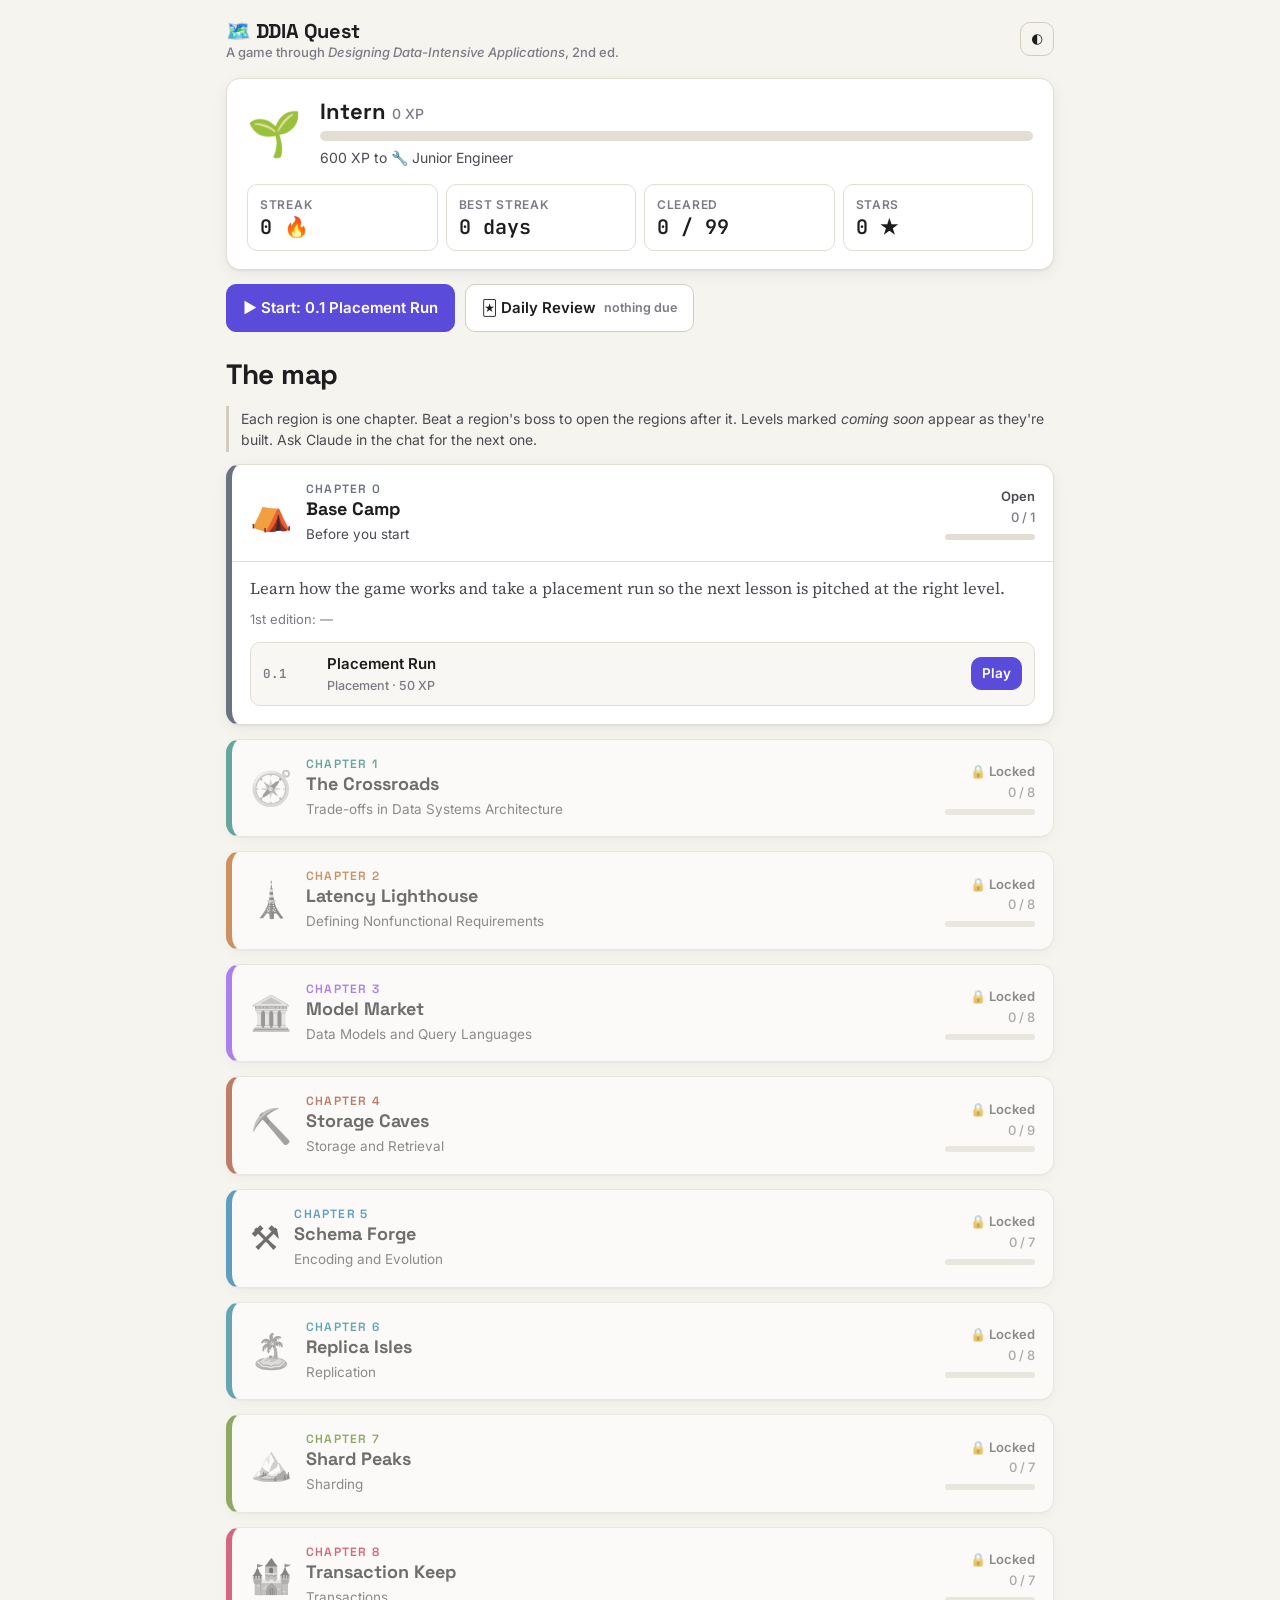
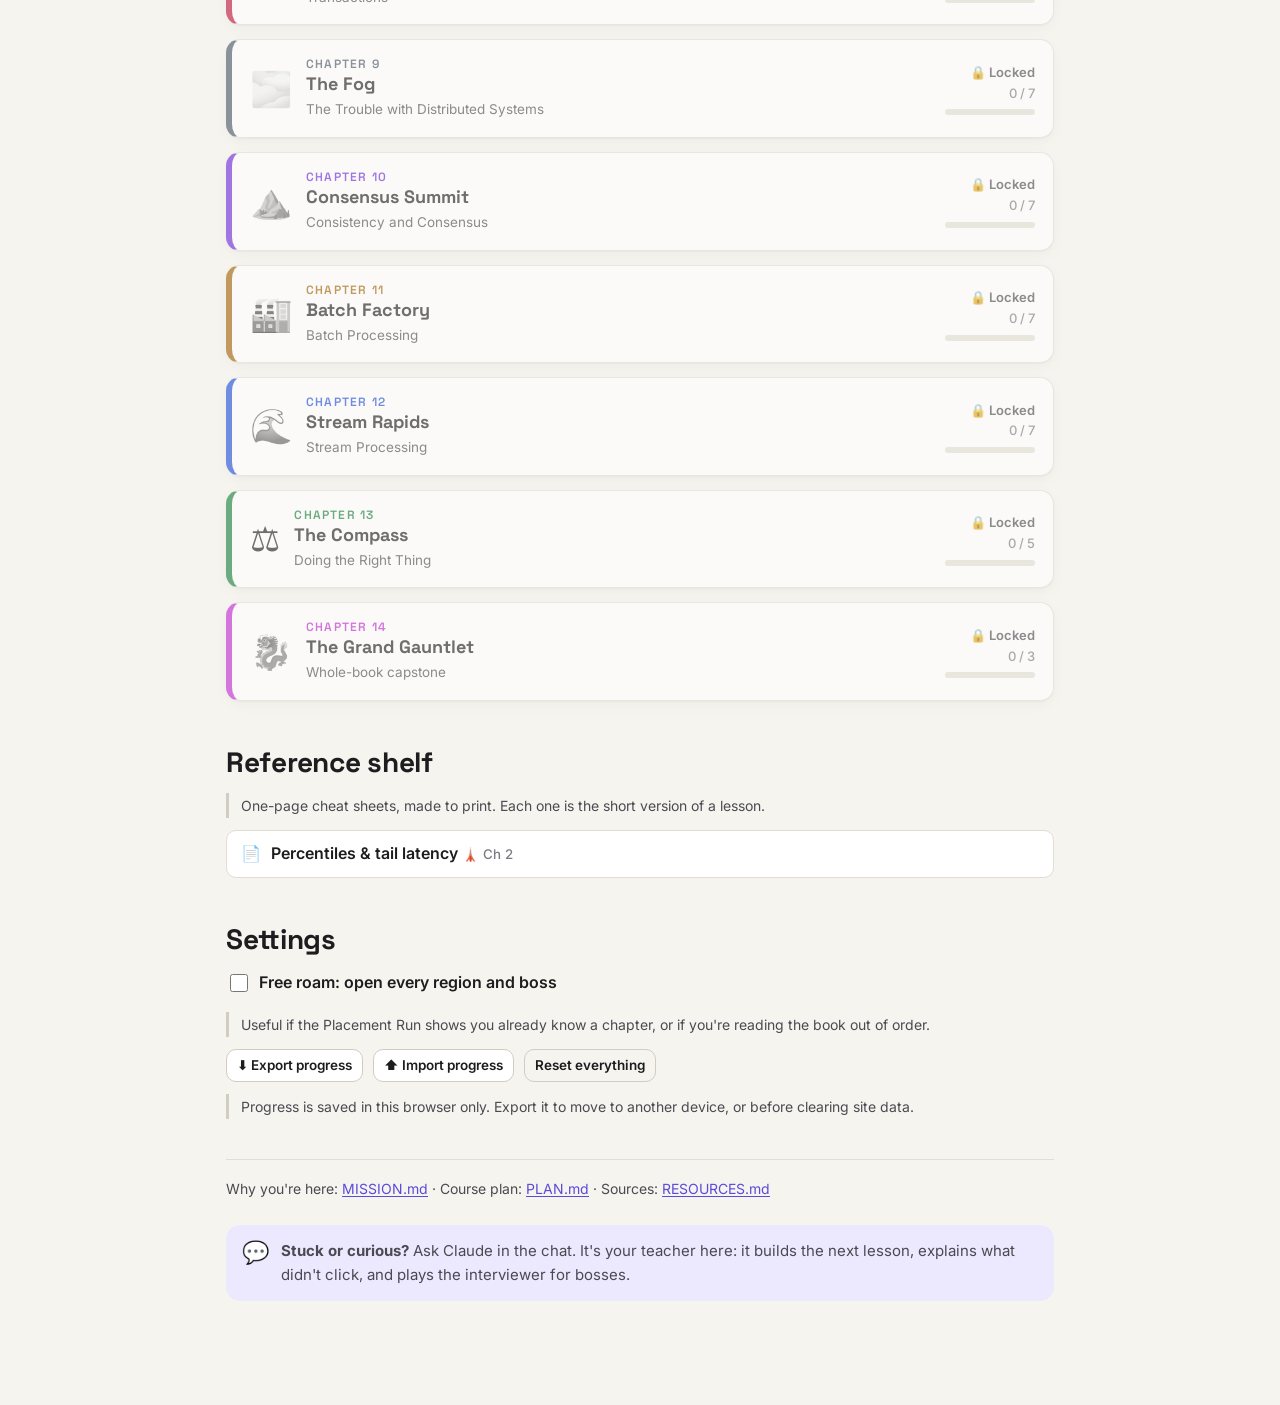
==== index.html @ 7073c0e7 "Build the playable foundation: map, review deck, placement run, lesson 2.3 - index.html: world map w" ====
<!doctype html>
<html lang="en">
<head>
<meta charset="utf-8">
<meta name="viewport" content="width=device-width, initial-scale=1">
<title>DDIA Quest</title>
<link rel="stylesheet" href="assets/game.css">
<style>
  .m-top { display: flex; align-items: center; gap: 12px; padding: 18px 0 6px; }
  .m-logo { font: 700 20px var(--font-display); letter-spacing: -.01em; flex: 1; }
  .m-logo small { display: block; font: 500 13px var(--font-body); color: var(--ink-3); letter-spacing: 0; }

  .m-player { display: grid; grid-template-columns: auto 1fr; gap: 6px 18px; align-items: center; background: var(--surface); border: 1px solid var(--line); border-radius: var(--radius); padding: 18px 20px; box-shadow: var(--shadow); margin: 12px 0 14px; }
  .m-rank-icon { font-size: 44px; line-height: 1; grid-row: span 2; }
  .m-rank-name { font: 700 22px var(--font-display); }
  .m-rank-name small { font: 500 14px var(--font-body); color: var(--ink-3); margin-left: 6px; }
  .m-stats { grid-column: 1 / -1; display: grid; grid-template-columns: repeat(auto-fit, minmax(110px, 1fr)); gap: 8px; margin-top: 10px; }
  .m-stats .q-metric .v { font-size: 20px; }

  .m-actions { display: flex; flex-wrap: wrap; gap: 10px; margin: 0 0 26px; }
  .m-actions .q-btn { min-height: 48px; }
  .m-badge { background: var(--bad); color: #fff; border-radius: 999px; font-size: 12px; padding: 1px 8px; }

  .m-trail { position: relative; display: grid; gap: 14px; }
  .m-region { background: var(--surface); border: 1px solid var(--line); border-radius: var(--radius); box-shadow: var(--shadow); overflow: hidden; border-left: 6px solid var(--rc); }
  .m-region > summary { list-style: none; cursor: pointer; display: grid; grid-template-columns: auto 1fr auto; gap: 4px 14px; align-items: center; padding: 16px 18px; }
  .m-region > summary::-webkit-details-marker { display: none; }
  .m-region .m-icon { font-size: 34px; line-height: 1; grid-row: span 2; }
  .m-region .m-name { font: 700 18px var(--font-display); }
  .m-region .m-name small { font: 600 12px var(--font-display); letter-spacing: .1em; text-transform: uppercase; color: var(--rc); display: block; }
  .m-region .m-book { font-size: 13.5px; color: var(--ink-2); grid-column: 2; }
  .m-region .m-status { grid-row: span 2; text-align: right; font-size: 13px; font-weight: 600; color: var(--ink-2); white-space: nowrap; }
  .m-region .m-bar { height: 6px; width: 90px; border-radius: 999px; background: var(--line); overflow: hidden; margin-top: 6px; margin-left: auto; }
  .m-region .m-bar i { display: block; height: 100%; background: var(--rc); }
  .m-region.locked { opacity: .62; }
  .m-region.locked .m-icon { filter: grayscale(1); }
  .m-region[open] > summary { border-bottom: 1px solid var(--line); }
  .m-body { padding: 14px 18px 18px; }
  .m-blurb { font-family: var(--font-prose); font-size: 16.5px; color: var(--ink-2); margin: 0 0 6px; }
  .m-ed1 { font-size: 13px; color: var(--ink-3); margin: 0 0 12px; }
  .m-pl { display: inline-block; font: 600 11.5px var(--font-display); letter-spacing: .05em; text-transform: uppercase; padding: 2px 8px; border-radius: 999px; margin-left: 6px; vertical-align: middle; }
  .m-pl.known { background: var(--good-soft); color: var(--good); }
  .m-pl.mixed { background: var(--warn-soft); color: var(--warn); }
  .m-pl.new { background: var(--bad-soft); color: var(--bad); }

  .m-levels { list-style: none; margin: 0; padding: 0; display: grid; gap: 6px; }
  .m-level { border: 1px solid var(--line); border-radius: 10px; background: var(--surface-2); }
  .m-level > details > summary { list-style: none; cursor: pointer; display: flex; align-items: center; gap: 10px; padding: 9px 12px; }
  .m-level > details > summary::-webkit-details-marker { display: none; }
  .m-level .m-lid { font: 600 12.5px var(--font-mono); color: var(--ink-3); width: 54px; flex: none; }
  .m-level .m-lt { flex: 1; font-weight: 600; font-size: 15px; min-width: 0; }
  .m-level .m-lt small { display: block; font-weight: 500; font-size: 12.5px; color: var(--ink-3); }
  .m-level .m-stars { font-size: 13px; letter-spacing: 1px; white-space: nowrap; }
  .m-level .m-tag { font-size: 12px; color: var(--ink-3); white-space: nowrap; }
  .m-level.boss { border-color: color-mix(in srgb, var(--bad) 40%, var(--line)); }
  .m-level.quest { border-color: color-mix(in srgb, var(--good) 40%, var(--line)); }
  .m-level.done { background: var(--good-soft); border-color: transparent; }
  .m-detail { padding: 0 12px 12px 76px; font-size: 14.5px; color: var(--ink-2); }
  .m-detail p { margin: 4px 0; }
  .m-detail b { color: var(--ink); }

  .m-settings { margin-top: 36px; }
  .m-settings .q-row { margin-top: 8px; }
  .m-switch { display: inline-flex; gap: 8px; align-items: center; font-weight: 600; cursor: pointer; }
  .m-switch input { width: 18px; height: 18px; accent-color: var(--accent); }
  .m-shelf { display: grid; gap: 8px; }
  .m-shelf a { display: flex; gap: 10px; align-items: center; padding: 10px 14px; border: 1px solid var(--line); border-radius: 10px; background: var(--surface); text-decoration: none; color: var(--ink); font-weight: 600; }
  .m-shelf a small { color: var(--ink-3); font-weight: 500; }

  @media (max-width: 560px) {
    .m-region > summary { grid-template-columns: auto 1fr; }
    .m-region .m-status { grid-row: auto; grid-column: 2; text-align: left; }
    .m-region .m-bar { margin-left: 0; }
    .m-detail { padding-left: 12px; }
    .m-level .m-lid { width: 42px; }
  }
</style>
</head>
<body>
<main class="q-wide" style="max-width:860px">
  <div class="m-top">
    <div class="m-logo">🗺️ DDIA Quest<small>A game through <em>Designing Data-Intensive Applications</em>, 2nd ed.</small></div>
    <button class="q-btn ghost small" id="theme" aria-label="Toggle light / dark">◐</button>
  </div>

  <section class="m-player" id="player" aria-live="polite"></section>
  <div class="m-actions" id="actions"></div>

  <h2 style="margin-top:8px">The map</h2>
  <p class="q-sidenote" style="margin-top:0">Each region is one chapter. Beat a region's boss to open the regions after it. Levels marked <em>coming soon</em> appear as they're built. Ask Claude in the chat for the next one.</p>
  <div class="m-trail" id="trail"></div>

  <section class="m-settings">
    <h2>Reference shelf</h2>
    <p class="q-sidenote" style="margin-top:0">One-page cheat sheets, made to print. Each one is the short version of a lesson.</p>
    <div class="m-shelf" id="shelf"></div>

    <h2>Settings</h2>
    <label class="m-switch"><input type="checkbox" id="free"> Free roam: open every region and boss</label>
    <p class="q-sidenote">Useful if the Placement Run shows you already know a chapter, or if you're reading the book out of order.</p>
    <div class="q-row">
      <button class="q-btn small" id="export">⬇️ Export progress</button>
      <label class="q-btn small" style="cursor:pointer">⬆️ Import progress<input type="file" id="import" accept="application/json,.json" hidden></label>
      <button class="q-btn small ghost" id="reset">Reset everything</button>
    </div>
    <p class="q-sidenote">Progress is saved in this browser only. Export it to move to another device, or before clearing site data.</p>
  </section>

  <footer class="q-foot">
    <nav><span>Why you're here: <a href="MISSION.md">MISSION.md</a> · Course plan: <a href="PLAN.md">PLAN.md</a> · Sources: <a href="RESOURCES.md">RESOURCES.md</a></span></nav>
    <div class="q-ask"><span class="q-ask-icon">💬</span><div><b>Stuck or curious?</b> Ask Claude in the chat. It's your teacher here: it builds the next lesson, explains what didn't click, and plays the interviewer for bosses.</div></div>
  </footer>
</main>

<script src="assets/game.js" data-root=""></script>
<script>
(function () {
  const { h } = Quest;
  const TYPE = { level: "📘", boss: "🐉", quest: "🗝️", placement: "🎯" };
  const TYPE_NAME = { level: "Level", boss: "Boss", quest: "Side quest", placement: "Placement" };
  // Reference sheets that exist so far. Add one line per sheet as they're written.
  const SHELF = [
    { href: "reference/ch02-percentiles.html", title: "Percentiles & tail latency", region: "🗼 Ch 2" },
  ];

  document.getElementById("theme").addEventListener("click", () => {
    const cur = document.documentElement.getAttribute("data-theme");
    const dark = cur ? cur === "dark" : matchMedia("(prefers-color-scheme: dark)").matches;
    Quest.theme(dark ? "light" : "dark");
  });

  function stars(n) { return "★".repeat(n) + "☆".repeat(3 - n); }

  function renderPlayer(s) {
    const all = Object.values(Quest.content.levels);
    const done = all.filter((l) => s.done[l.id]);
    const starCount = done.reduce((a, l) => a + (s.done[l.id].stars || 0), 0);
    const rank = Quest.rankFor(s.xp);
    const streakAlive = s.lastDay === Quest.today() || s.lastDay === Quest.today(-1);
    const el = document.getElementById("player");
    el.innerHTML = "";
    const bar = h("i");
    el.append(
      h("div", { class: "m-rank-icon", text: rank.icon }),
      h("div", { class: "m-rank-name" }, [rank.name, h("small", { text: s.xp + " XP" })]),
      h("div", {}, [
        h("div", { class: "q-rank-bar" }, [bar]),
        h("div", { class: "q-sidenote", style: "border:0;padding:0;margin:6px 0 0", text: rank.next ? (rank.next.xp - s.xp) + " XP to " + rank.next.icon + " " + rank.next.name : "Top rank reached." }),
      ]),
      h("div", { class: "m-stats" }, [
        Quest.metric("Streak", (streakAlive ? s.streak : 0) + " 🔥"),
        Quest.metric("Best streak", (s.bestStreak || 0) + " days"),
        Quest.metric("Cleared", done.length + " / " + all.length),
        Quest.metric("Stars", starCount + " ★"),
      ]),
    );
    setTimeout(() => (bar.style.width = Math.round(rank.pct * 100) + "%"), 50);
  }

  function renderActions(s) {
    const el = document.getElementById("actions");
    el.innerHTML = "";
    const next = Quest.nextLevel(s, { builtOnly: true });
    const due = Quest.dueCards().length;
    if (next) el.append(h("a", { class: "q-btn primary", href: Quest.href(next) }, ["▶ " + (s.done["0.1"] ? "Continue: " : "Start: ") + next.id + " " + next.title]));
    else el.append(h("span", { class: "q-btn", style: "cursor:default" }, ["✅ You've played every level built so far. Ask Claude for the next one."]));
    el.append(h("a", { class: "q-btn", href: "review.html" }, ["🃏 Daily Review", due ? h("span", { class: "m-badge", text: due + " due" }) : h("small", { style: "color:var(--ink-3)", text: "nothing due" })]));
  }

  function levelRow(l, s, regionOpen) {
    const rec = s.done[l.id];
    const open = regionOpen && Quest.levelOpen(l, s);
    const built = !!l.file;
    const li = h("li", { class: "m-level " + l.type + (rec ? " done" : "") });
    const d = h("details");
    let right;
    if (rec) right = h("span", { class: "m-stars", title: rec.stars + " of 3 stars", text: stars(rec.stars || 1) });
    else if (!open) right = h("span", { class: "m-tag", text: "🔒" });
    else if (!built) right = h("span", { class: "m-tag", text: "coming soon" });
    else right = h("a", { class: "q-btn primary small", href: Quest.href(l), onclick: (e) => e.stopPropagation() }, ["Play"]);
    d.append(h("summary", {}, [
      h("span", { class: "m-lid", text: l.type === "level" || l.type === "placement" ? l.id : TYPE[l.type] }),
      h("span", { class: "m-lt" }, [l.title, h("small", { text: TYPE_NAME[l.type] + " · " + l.xp + " XP" })]),
      right,
    ]));
    const det = h("div", { class: "m-detail" });
    if (l.skill) det.append(h("p", { html: "<b>Skill:</b> " + l.skill }));
    if (l.game) det.append(h("p", { html: "<b>Game:</b> " + l.game }));
    if (l.read) det.append(h("p", { html: "<b>Read:</b> " + l.read }));
    if (rec) det.append(h("p", { html: "<b>Best:</b> " + Math.round((rec.best || 0) * 100) + "% · played " + (rec.plays || 1) + "× · last " + rec.date }));
    if (rec && built) det.append(h("p", {}, [h("a", { href: Quest.href(l) }, ["Replay →"])]));
    d.append(det);
    li.append(d);
    return li;
  }

  function renderTrail(s) {
    const trail = document.getElementById("trail");
    const openIds = new Set(Array.from(trail.querySelectorAll("details.m-region[open]")).map((d) => d.id));
    trail.innerHTML = "";
    const want = location.hash.slice(1);
    const next = Quest.nextLevel(s);
    const pl = (s.placement && s.placement.summary) || {};
    Quest.content.regions.forEach((r) => {
      const lv = Quest.levelsOf(r.id);
      const ropen = Quest.regionOpen(r, s);
      const cleared = Quest.regionCleared(r.id, s);
      const doneN = lv.filter((l) => s.done[l.id]).length;
      const det = h("details", { class: "m-region" + (ropen ? "" : " locked"), id: r.id, style: "--rc: var(--r" + r.n + ")" });
      if (openIds.has(r.id) || want === r.id || (!want && !openIds.size && next && next.region === r.id)) det.open = true;
      const status = cleared ? "✅ Cleared" : ropen ? (doneN ? "In progress" : "Open") : "🔒 Locked";
      const plBadge = pl[r.id] ? h("span", { class: "m-pl " + pl[r.id], text: { known: "familiar", mixed: "partly known", new: "new to you" }[pl[r.id]] }) : null;
      const bar = h("i", { style: "width:" + (lv.length ? Math.round((doneN / lv.length) * 100) : 0) + "%" });
      det.append(h("summary", {}, [
        h("span", { class: "m-icon", text: r.icon }),
        h("div", { class: "m-name" }, [h("small", { text: "Chapter " + r.n }), r.name, plBadge]),
        h("div", { class: "m-status" }, [status, h("div", { style: "font-weight:500;color:var(--ink-3)", text: doneN + " / " + lv.length }), h("div", { class: "m-bar" }, [bar])]),
        h("div", { class: "m-book", text: r.book }),
      ]));
      const body = h("div", { class: "m-body" }, [
        h("p", { class: "m-blurb", text: r.blurb }),
        h("p", { class: "m-ed1", text: "1st edition: " + r.ed1 + (r.after && r.after.length ? " · Opens after: " + r.after.map((a) => "Ch " + parseInt(a.slice(2), 10)).join(", ") : "") }),
      ]);
      const ul = h("ul", { class: "m-levels" });
      lv.forEach((l) => ul.append(levelRow(l, s, ropen)));
      body.append(ul);
      det.append(body);
      trail.append(det);
    });
    if (want) { const t = document.getElementById(want); if (t) setTimeout(() => t.scrollIntoView({ block: "start" }), 50); }
  }

  function renderShelf() {
    const el = document.getElementById("shelf");
    el.innerHTML = "";
    SHELF.forEach((x) => el.append(h("a", { href: x.href }, ["📄", h("span", {}, [x.title, " ", h("small", { text: x.region })])])));
  }

  function renderAll() {
    const s = Quest.state();
    document.getElementById("free").checked = !!s.freeRoam;
    renderPlayer(s); renderActions(s); renderTrail(s); renderShelf();
  }

  document.getElementById("free").addEventListener("change", (e) => { Quest.setFreeRoam(e.target.checked); renderAll(); });
  document.getElementById("export").addEventListener("click", () => {
    const blob = new Blob([Quest.exportState()], { type: "application/json" });
    const a = h("a", { href: URL.createObjectURL(blob), download: "ddia-quest-progress-" + Quest.today() + ".json" });
    document.body.append(a); a.click(); a.remove();
  });
  document.getElementById("import").addEventListener("change", async (e) => {
    const f = e.target.files[0]; if (!f) return;
    try { Quest.importState(await f.text()); Quest.toast("Progress imported", "xp"); renderAll(); }
    catch (err) { Quest.toast("That file isn't a DDIA Quest export.", ""); }
    e.target.value = "";
  });
  document.getElementById("reset").addEventListener("click", () => {
    if (confirm("Erase all XP, stars, streaks and review cards in this browser? This can't be undone. Export first if unsure.")) { Quest.reset(); renderAll(); }
  });
  window.addEventListener("hashchange", renderAll);
  window.addEventListener("pageshow", (e) => { if (e.persisted) renderAll(); });

  Quest.loadContent().then(renderAll);
})();
</script>
</body>
</html>
---- assets/game.css ----
/* DDIA Quest — shared design system for the map, lessons, review and reference pages.
   Every page links this file. Lesson-specific styles go in a <style> block in the lesson. */

@import url("https://fonts.googleapis.com/css2?family=Inter:wght@400;500;600;700&family=Space+Grotesk:wght@500;600;700&family=JetBrains+Mono:wght@400;600&family=Source+Serif+4:ital,opsz,wght@0,8..60,400;0,8..60,600;1,8..60,400&display=swap");

:root {
  --bg: #f6f4ef;
  --bg-2: #efece4;
  --surface: #ffffff;
  --surface-2: #f8f7f3;
  --ink: #1d1d1f;
  --ink-2: #4a4a52;
  --ink-3: #7b7b85;
  --line: #e2ded4;
  --line-2: #d2cdc0;
  --accent: #5b4bdb;
  --accent-ink: #ffffff;
  --accent-soft: #ece9ff;
  --good: #1f8a55;
  --good-soft: #e1f4ea;
  --bad: #c2412d;
  --bad-soft: #fbe7e3;
  --warn: #b7791f;
  --warn-soft: #fbf0db;
  --xp: #d99a00;
  --xp-soft: #fff4d1;
  --shadow: 0 1px 2px rgba(20, 20, 30, .06), 0 4px 16px rgba(20, 20, 30, .06);
  --shadow-lg: 0 10px 40px rgba(20, 20, 30, .16);
  --radius: 14px;
  --radius-sm: 9px;
  --font-body: "Inter", system-ui, -apple-system, "Segoe UI", sans-serif;
  --font-display: "Space Grotesk", "Inter", system-ui, sans-serif;
  --font-prose: "Source Serif 4", Georgia, "Times New Roman", serif;
  --font-mono: "JetBrains Mono", ui-monospace, "SFMono-Regular", Menlo, monospace;
  /* region colours (used via [data-region] and --region) */
  --r0: #6b7280; --r1: #0f766e; --r2: #b45309; --r3: #7c3aed; --r4: #9a3412; --r5: #0369a1;
  --r6: #0e7490; --r7: #4d7c0f; --r8: #be123c; --r9: #475569; --r10: #6d28d9; --r11: #a16207;
  --r12: #1d4ed8; --r13: #15803d; --r14: #c026d3;
  color-scheme: light;
}

@media (prefers-color-scheme: dark) {
  :root:not([data-theme="light"]) {
    --bg: #0f1016; --bg-2: #151722; --surface: #181a25; --surface-2: #1e2130;
    --ink: #ecebf2; --ink-2: #b7b6c4; --ink-3: #868597; --line: #2a2d3d; --line-2: #383c50;
    --accent: #8f82ff; --accent-ink: #0f1016; --accent-soft: #25224a;
    --good: #4ccf8a; --good-soft: #10291d; --bad: #ff7b66; --bad-soft: #351611;
    --warn: #f0b44c; --warn-soft: #33260e; --xp: #ffc83d; --xp-soft: #332808;
    --shadow: 0 1px 2px rgba(0,0,0,.4), 0 4px 18px rgba(0,0,0,.35); --shadow-lg: 0 14px 50px rgba(0,0,0,.6);
    --r0: #9ca3af; --r1: #2dd4bf; --r2: #f59e0b; --r3: #a78bfa; --r4: #fb923c; --r5: #38bdf8;
    --r6: #22d3ee; --r7: #a3e635; --r8: #fb7185; --r9: #94a3b8; --r10: #c4b5fd; --r11: #facc15;
    --r12: #60a5fa; --r13: #4ade80; --r14: #f0abfc;
    color-scheme: dark;
  }
}
:root[data-theme="dark"] {
  --bg: #0f1016; --bg-2: #151722; --surface: #181a25; --surface-2: #1e2130;
  --ink: #ecebf2; --ink-2: #b7b6c4; --ink-3: #868597; --line: #2a2d3d; --line-2: #383c50;
  --accent: #8f82ff; --accent-ink: #0f1016; --accent-soft: #25224a;
  --good: #4ccf8a; --good-soft: #10291d; --bad: #ff7b66; --bad-soft: #351611;
  --warn: #f0b44c; --warn-soft: #33260e; --xp: #ffc83d; --xp-soft: #332808;
  --shadow: 0 1px 2px rgba(0,0,0,.4), 0 4px 18px rgba(0,0,0,.35); --shadow-lg: 0 14px 50px rgba(0,0,0,.6);
  --r0: #9ca3af; --r1: #2dd4bf; --r2: #f59e0b; --r3: #a78bfa; --r4: #fb923c; --r5: #38bdf8;
  --r6: #22d3ee; --r7: #a3e635; --r8: #fb7185; --r9: #94a3b8; --r10: #c4b5fd; --r11: #facc15;
  --r12: #60a5fa; --r13: #4ade80; --r14: #f0abfc;
  color-scheme: dark;
}

*, *::before, *::after { box-sizing: border-box; }
html { -webkit-text-size-adjust: 100%; }
body {
  margin: 0; background: var(--bg); color: var(--ink);
  font: 16px/1.6 var(--font-body); -webkit-font-smoothing: antialiased;
  overflow-x: hidden;
}
a { color: var(--accent); text-decoration-thickness: 1px; text-underline-offset: 2px; }
a:hover { text-decoration-thickness: 2px; }
code, kbd, .mono { font-family: var(--font-mono); font-size: .9em; }
code { background: var(--bg-2); padding: .1em .35em; border-radius: 5px; }
pre { background: var(--bg-2); padding: 14px 16px; border-radius: var(--radius-sm); overflow-x: auto; font-size: 14px; line-height: 1.5; }
pre code { background: none; padding: 0; }
img, svg, canvas { max-width: 100%; }
h1, h2, h3, h4 { font-family: var(--font-display); line-height: 1.2; letter-spacing: -.01em; margin: 1.6em 0 .5em; }
h1 { font-size: clamp(28px, 5vw, 40px); margin-top: .4em; }
h2 { font-size: clamp(22px, 3.6vw, 28px); }
h3 { font-size: 19px; }
hr { border: 0; border-top: 1px solid var(--line); margin: 32px 0; }
button { font: inherit; color: inherit; }
:focus-visible { outline: 3px solid var(--accent); outline-offset: 2px; border-radius: 6px; }

/* ---------- layout ---------- */
.q-wrap { max-width: 760px; margin: 0 auto; padding: 0 16px 80px; }
.q-wide { max-width: 1120px; margin: 0 auto; padding: 0 16px 80px; }

/* ---------- lesson HUD (rendered by Quest.lesson) ---------- */
.q-hud {
  position: sticky; top: 0; z-index: 50; background: color-mix(in srgb, var(--bg) 88%, transparent);
  backdrop-filter: blur(10px); -webkit-backdrop-filter: blur(10px); border-bottom: 1px solid var(--line);
}
.q-hud-in { max-width: 1120px; margin: 0 auto; padding: 8px 16px; display: flex; align-items: center; gap: 12px; }
.q-hud a.q-back { text-decoration: none; color: var(--ink-2); font-weight: 600; font-size: 14px; white-space: nowrap; }
.q-hud .q-hud-title { font-family: var(--font-display); font-weight: 600; font-size: 14px; white-space: nowrap; overflow: hidden; text-overflow: ellipsis; min-width: 0; flex: 1; }
.q-hud .q-hud-title small { color: var(--ink-3); font-weight: 500; margin-right: 6px; }
.q-progress { height: 4px; background: var(--line); }
.q-progress > i { display: block; height: 100%; width: 0; background: linear-gradient(90deg, var(--region, var(--accent)), var(--accent)); transition: width .4s ease; }
.q-chip {
  display: inline-flex; align-items: center; gap: 6px; padding: 3px 10px; border-radius: 999px;
  background: var(--surface); border: 1px solid var(--line); font-size: 13px; font-weight: 600; white-space: nowrap;
}
.q-chip.xp { background: var(--xp-soft); border-color: transparent; color: var(--ink); }
.q-chip.combo { background: var(--accent-soft); border-color: transparent; }
.q-chip.combo.hot { animation: q-pulse .5s ease; }
@keyframes q-pulse { 50% { transform: scale(1.18); } }

/* ---------- lesson hero ---------- */
.q-hero { padding: 36px 0 8px; }
.q-kicker { font: 600 12px/1 var(--font-display); text-transform: uppercase; letter-spacing: .12em; color: var(--region, var(--accent)); }
.q-hero h1 { margin: .35em 0 .3em; }
.q-hero .q-lede { font-family: var(--font-prose); font-size: 20px; line-height: 1.5; color: var(--ink-2); margin: 0; }
.q-meta { display: flex; flex-wrap: wrap; gap: 8px; margin-top: 16px; }

/* ---------- prose ---------- */
.q-prose { font-family: var(--font-prose); font-size: 18.5px; line-height: 1.65; }
.q-prose p, .q-prose li { max-width: 68ch; }
.q-prose h2, .q-prose h3 { font-family: var(--font-display); }
.q-prose strong { font-weight: 600; }
.q-prose .q-term { font-family: var(--font-body); font-weight: 600; font-size: .92em; background: var(--accent-soft); padding: .05em .4em; border-radius: 5px; }
.q-sidenote { font-family: var(--font-body); font-size: 14px; line-height: 1.5; color: var(--ink-2); border-left: 3px solid var(--line-2); padding: 2px 0 2px 12px; margin: 12px 0; }
.q-cite { font-family: var(--font-body); font-size: .72em; vertical-align: super; text-decoration: none; margin-left: 1px; }

/* ---------- section cards (each step of a lesson) ---------- */
.q-step {
  background: var(--surface); border: 1px solid var(--line); border-radius: var(--radius);
  padding: 22px 22px 24px; margin: 22px 0; box-shadow: var(--shadow); position: relative;
}
.q-step > h2:first-child, .q-step > h3:first-child, .q-step > .q-step-head:first-child { margin-top: 0; }
.q-step-head { display: flex; align-items: center; gap: 10px; margin-bottom: 8px; }
.q-step-head .q-step-num {
  width: 28px; height: 28px; border-radius: 50%; display: grid; place-items: center; flex: none;
  background: var(--region, var(--accent)); color: #fff; font: 700 13px/1 var(--font-display);
}
.q-step-head h2, .q-step-head h3 { margin: 0; font-size: 20px; }
.q-step.locked { opacity: .45; pointer-events: none; filter: saturate(.4); }
.q-step.locked::after { content: "🔒 Finish the step above to unlock"; position: absolute; inset: auto 0 10px 0; text-align: center; font-size: 13px; color: var(--ink-3); }

/* ---------- callouts ---------- */
.q-callout { border-radius: var(--radius-sm); padding: 14px 16px; margin: 16px 0; background: var(--surface-2); border: 1px solid var(--line); font-size: 15.5px; }
.q-callout > :first-child { margin-top: 0; } .q-callout > :last-child { margin-bottom: 0; }
.q-callout.key { background: var(--accent-soft); border-color: transparent; }
.q-callout.warn { background: var(--warn-soft); border-color: transparent; }
.q-callout.good { background: var(--good-soft); border-color: transparent; }
.q-callout.interview { background: var(--xp-soft); border-color: transparent; }
.q-callout.work { background: var(--good-soft); border-color: transparent; }
.q-callout .q-callout-title { font: 700 12px/1.2 var(--font-display); text-transform: uppercase; letter-spacing: .08em; margin-bottom: 6px; display: block; }

/* reading pointer to the book */
.q-read {
  display: grid; grid-template-columns: auto 1fr; gap: 14px; align-items: start;
  border: 1px dashed var(--line-2); border-radius: var(--radius); padding: 16px; margin: 20px 0; background: var(--surface);
}
.q-read .q-read-icon { font-size: 28px; line-height: 1; }
.q-read b { font-family: var(--font-display); }
.q-read p { margin: 4px 0 0; font-size: 15px; color: var(--ink-2); }

/* ---------- buttons ---------- */
.q-btn {
  display: inline-flex; align-items: center; justify-content: center; gap: 8px; cursor: pointer; text-decoration: none;
  border: 1px solid var(--line-2); background: var(--surface); color: var(--ink); border-radius: 10px;
  padding: 9px 16px; font-weight: 600; font-size: 15px; transition: transform .08s ease, background .15s ease, border-color .15s;
  min-height: 42px;
}
.q-btn:hover { border-color: var(--accent); }
.q-btn:active { transform: translateY(1px); }
.q-btn.primary { background: var(--accent); color: var(--accent-ink); border-color: var(--accent); }
.q-btn.primary:hover { filter: brightness(1.08); }
.q-btn.ghost { background: transparent; }
.q-btn.small { padding: 5px 10px; min-height: 32px; font-size: 13.5px; }
.q-btn[disabled] { opacity: .45; cursor: not-allowed; }
.q-row { display: flex; flex-wrap: wrap; gap: 10px; align-items: center; margin-top: 14px; }

/* ---------- quiz / choice ---------- */
.q-quiz { margin: 8px 0; }
.q-q { margin: 18px 0; }
.q-q-prompt { font-weight: 600; font-size: 16.5px; margin-bottom: 10px; }
.q-q-count { font: 600 12px var(--font-display); color: var(--ink-3); text-transform: uppercase; letter-spacing: .08em; }
.q-options { display: grid; gap: 8px; }
.q-opt {
  text-align: left; cursor: pointer; border: 1.5px solid var(--line-2); background: var(--surface-2);
  border-radius: 10px; padding: 11px 14px; font-size: 15.5px; line-height: 1.4; display: flex; gap: 10px; align-items: flex-start;
  transition: border-color .15s, background .15s, transform .08s;
}
.q-opt:hover:not([disabled]) { border-color: var(--accent); }
.q-opt .q-key { font: 600 12px/22px var(--font-mono); width: 22px; height: 22px; text-align: center; border-radius: 6px; background: var(--bg-2); flex: none; color: var(--ink-2); }
.q-opt[disabled] { cursor: default; }
.q-opt.correct { border-color: var(--good); background: var(--good-soft); }
.q-opt.wrong { border-color: var(--bad); background: var(--bad-soft); animation: q-shake .3s; }
.q-opt.dim { opacity: .55; }
@keyframes q-shake { 25% { transform: translateX(-4px); } 75% { transform: translateX(4px); } }
.q-feedback { margin-top: 10px; padding: 10px 14px; border-radius: 10px; font-size: 15px; display: none; }
.q-feedback.show { display: block; }
.q-feedback.good { background: var(--good-soft); }
.q-feedback.bad { background: var(--bad-soft); }
.q-feedback b { font-family: var(--font-display); }

/* order / classify */
.q-order-list { list-style: none; padding: 0; margin: 10px 0; display: grid; gap: 8px; }
.q-order-item {
  display: flex; align-items: center; gap: 10px; padding: 10px 12px; border-radius: 10px; background: var(--surface-2);
  border: 1.5px solid var(--line-2); font-size: 15px;
}
.q-order-item .q-handle { display: flex; flex-direction: column; gap: 2px; flex: none; }
.q-order-item .q-handle button { border: 1px solid var(--line-2); background: var(--surface); border-radius: 6px; width: 30px; height: 22px; cursor: pointer; font-size: 11px; line-height: 1; padding: 0; }
.q-order-item .q-pos { font: 600 13px var(--font-mono); color: var(--ink-3); width: 20px; flex: none; }
.q-order-item.correct { border-color: var(--good); background: var(--good-soft); }
.q-order-item.wrong { border-color: var(--bad); background: var(--bad-soft); }
.q-pool { display: flex; flex-wrap: wrap; gap: 8px; margin: 10px 0 14px; min-height: 44px; }
.q-tag {
  border: 1.5px solid var(--line-2); background: var(--surface-2); border-radius: 999px; padding: 6px 13px; cursor: pointer; font-size: 14.5px;
}
.q-tag.sel { border-color: var(--accent); background: var(--accent-soft); box-shadow: 0 0 0 3px color-mix(in srgb, var(--accent) 25%, transparent); }
.q-tag.correct { border-color: var(--good); background: var(--good-soft); cursor: default; }
.q-tag.wrong { border-color: var(--bad); background: var(--bad-soft); }
.q-buckets { display: grid; grid-template-columns: repeat(auto-fit, minmax(170px, 1fr)); gap: 10px; }
.q-bucket { border: 2px dashed var(--line-2); border-radius: 12px; padding: 10px; min-height: 96px; cursor: pointer; transition: border-color .15s, background .15s; }
.q-bucket:hover { border-color: var(--accent); background: var(--accent-soft); }
.q-bucket h4 { margin: 0 0 8px; font-size: 14px; }
.q-bucket .q-pool { margin: 0; min-height: 0; }
.q-bucket .q-tag { pointer-events: none; } /* placed tags are disabled buttons, which swallow clicks meant for the bucket */

/* flip / recall card */
.q-recall { border: 1.5px solid var(--line-2); border-radius: 12px; padding: 14px 16px; margin: 10px 0; background: var(--surface-2); }
.q-recall .q-recall-a { display: none; margin-top: 10px; padding-top: 10px; border-top: 1px dashed var(--line-2); }
.q-recall.open .q-recall-a { display: block; }
.q-recall textarea { width: 100%; min-height: 70px; margin-top: 8px; border-radius: 8px; border: 1px solid var(--line-2); background: var(--surface); color: var(--ink); padding: 8px 10px; font: 15px/1.5 var(--font-body); resize: vertical; }

/* estimate */
.q-estimate input {
  font: 600 18px var(--font-mono); padding: 8px 12px; border-radius: 10px; border: 1.5px solid var(--line-2);
  background: var(--surface); color: var(--ink); width: 200px; max-width: 100%;
}

/* scenario (incident / boss) */
.q-scn-situation { font-size: 16px; padding: 12px 14px; border-radius: 10px; background: var(--bg-2); margin-bottom: 12px; }
.q-scn-situation .q-scn-tag { font: 700 11px var(--font-display); letter-spacing: .1em; text-transform: uppercase; color: var(--bad); display: block; margin-bottom: 4px; }
.q-hp { display: flex; align-items: center; gap: 10px; margin: 6px 0 14px; font: 600 13px var(--font-display); }
.q-hp-bar { flex: 1; height: 10px; border-radius: 999px; background: var(--line); overflow: hidden; }
.q-hp-bar > i { display: block; height: 100%; background: linear-gradient(90deg, var(--bad), var(--warn)); transition: width .5s ease; }

/* ---------- simulators ---------- */
.q-sim { border: 1px solid var(--line); border-radius: var(--radius); background: var(--surface-2); padding: 16px; margin: 16px 0; }
.q-sim-controls { display: grid; grid-template-columns: repeat(auto-fit, minmax(200px, 1fr)); gap: 12px 18px; margin-bottom: 14px; }
.q-sim label { font-size: 13.5px; font-weight: 600; color: var(--ink-2); display: block; }
.q-sim input[type="range"] { width: 100%; accent-color: var(--accent); }
.q-sim select { font: inherit; padding: 6px 8px; border-radius: 8px; border: 1px solid var(--line-2); background: var(--surface); color: var(--ink); }
.q-metrics { display: grid; grid-template-columns: repeat(auto-fit, minmax(120px, 1fr)); gap: 10px; margin: 12px 0; }
.q-metric { background: var(--surface); border: 1px solid var(--line); border-radius: 10px; padding: 10px 12px; }
.q-metric .k { font-size: 12px; color: var(--ink-3); font-weight: 600; text-transform: uppercase; letter-spacing: .06em; }
.q-metric .v { font: 600 22px var(--font-mono); }
.q-metric.good .v { color: var(--good); } .q-metric.bad .v { color: var(--bad); } .q-metric.warn .v { color: var(--warn); }
.q-sim svg text { fill: var(--ink-2); font: 12px var(--font-body); }
.q-goal { display: flex; gap: 10px; align-items: center; padding: 10px 12px; border-radius: 10px; background: var(--xp-soft); font-size: 14.5px; margin-top: 10px; }
.q-goal.done { background: var(--good-soft); }

/* ---------- toasts, modal, confetti ---------- */
.q-toasts { position: fixed; right: 16px; bottom: 16px; z-index: 300; display: grid; gap: 8px; max-width: calc(100vw - 32px); }
.q-toast {
  background: var(--ink); color: var(--bg); padding: 10px 14px; border-radius: 10px; box-shadow: var(--shadow-lg);
  font-weight: 600; font-size: 14px; animation: q-toast-in .25s ease; display: flex; gap: 8px; align-items: center;
}
.q-toast.xp { background: var(--xp); color: #1d1d1f; }
@keyframes q-toast-in { from { transform: translateY(12px); opacity: 0; } }
.q-modal-back { position: fixed; inset: 0; background: rgba(10, 10, 20, .55); z-index: 200; display: grid; place-items: center; padding: 16px; animation: q-fade .2s; }
@keyframes q-fade { from { opacity: 0; } }
.q-modal { background: var(--surface); border-radius: 18px; padding: 26px; max-width: 520px; width: 100%; box-shadow: var(--shadow-lg); max-height: 90vh; overflow: auto; animation: q-pop .3s cubic-bezier(.2, 1.4, .4, 1); }
@keyframes q-pop { from { transform: scale(.9); opacity: 0; } }
.q-modal h2 { margin-top: 0; }
.q-stars { font-size: 34px; letter-spacing: 4px; text-align: center; margin: 4px 0 10px; }
.q-stars .off { opacity: .2; filter: grayscale(1); }
.q-confetti { position: fixed; inset: 0; pointer-events: none; z-index: 250; overflow: hidden; }
.q-confetti i { position: absolute; top: -12px; width: 8px; height: 14px; border-radius: 2px; animation: q-fall linear forwards; }
@keyframes q-fall { to { transform: translateY(110vh) rotate(720deg); } }

.q-rank-bar { height: 10px; border-radius: 999px; background: var(--line); overflow: hidden; }
.q-rank-bar > i { display: block; height: 100%; background: linear-gradient(90deg, var(--xp), #ff8a3d); width: 0; transition: width .8s ease; }

/* ---------- footer ---------- */
.q-foot { margin-top: 40px; padding-top: 18px; border-top: 1px solid var(--line); font-size: 14px; color: var(--ink-2); }
.q-foot nav { display: flex; flex-wrap: wrap; gap: 10px; justify-content: space-between; }
.q-ask { display: flex; gap: 12px; align-items: flex-start; padding: 14px 16px; border-radius: var(--radius); background: var(--accent-soft); margin: 24px 0; font-size: 15px; }
.q-ask .q-ask-icon { font-size: 22px; line-height: 1.2; }

/* tables */
.q-table { width: 100%; border-collapse: collapse; font-size: 14.5px; margin: 12px 0; }
.q-table th, .q-table td { text-align: left; padding: 8px 10px; border-bottom: 1px solid var(--line); vertical-align: top; }
.q-table th { font-family: var(--font-display); font-size: 13px; text-transform: uppercase; letter-spacing: .05em; color: var(--ink-2); }
.q-scroll { overflow-x: auto; }

@media (max-width: 560px) {
  .q-step { padding: 18px 14px; }
  .q-prose { font-size: 17.5px; }
  .q-hud .q-chip.combo { display: none; }
}

@media print {
  .q-hud, .q-toasts, .q-btn, .q-foot nav, .q-ask { display: none !important; }
  body { background: #fff; color: #000; }
  .q-step { box-shadow: none; break-inside: avoid; }
  .q-step.locked { opacity: 1; filter: none; }
  .q-step.locked::after { display: none; }
}
@media (prefers-reduced-motion: reduce) { * { animation: none !important; transition: none !important; } }
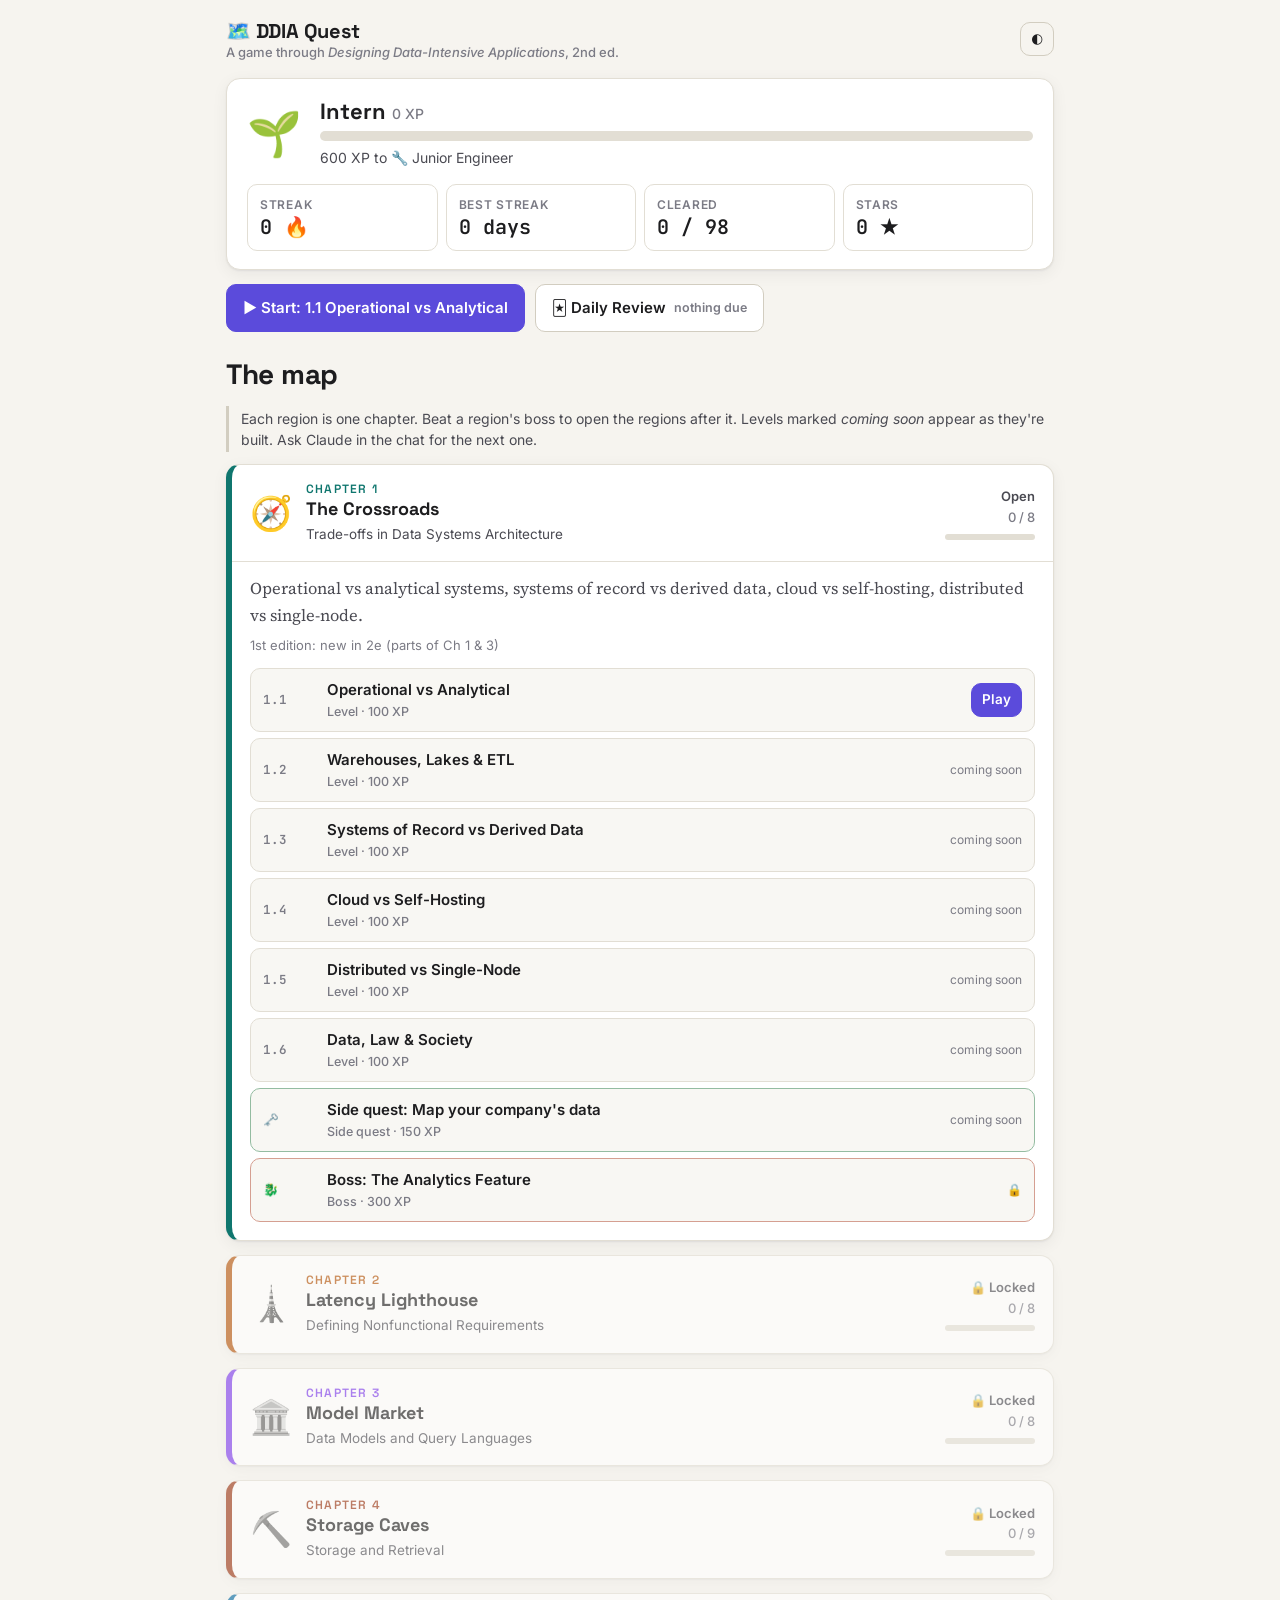
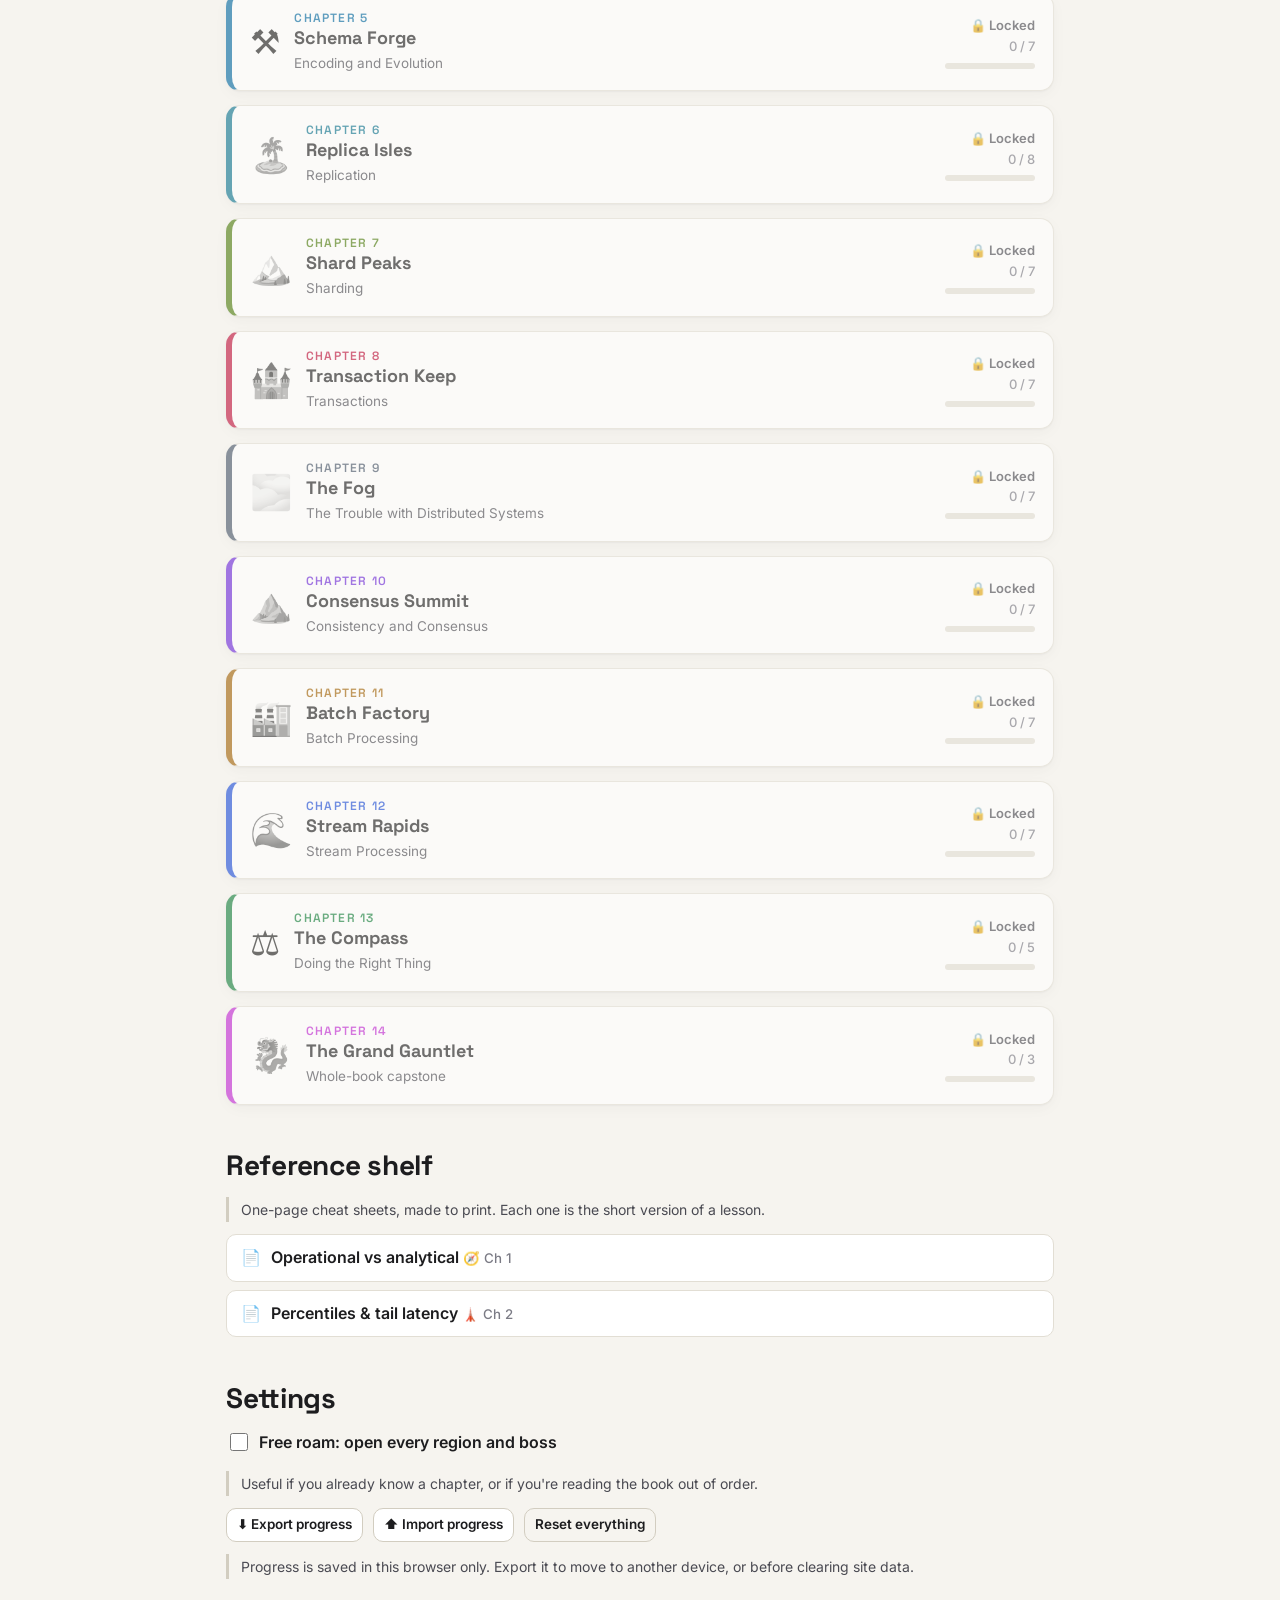
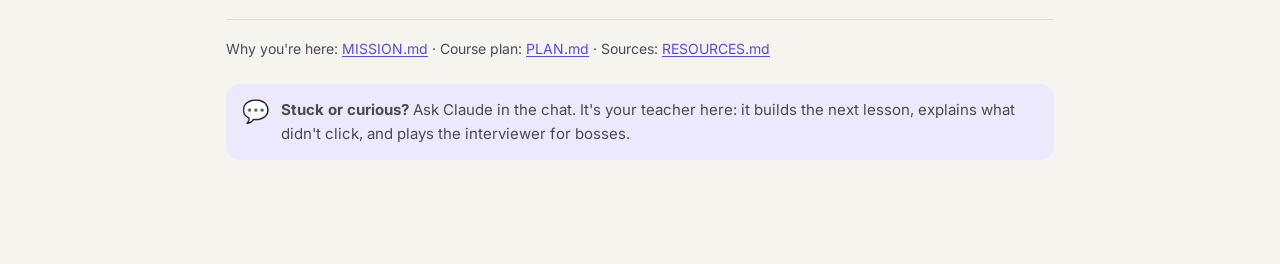
==== commit 691c57b7: "Remove placement test and add lesson 1.1: Operational vs Analytical - Drop the Base Camp region and " ====
--- a/index.html
+++ b/index.html
@@ -97,7 +97,7 @@
 
     <h2>Settings</h2>
     <label class="m-switch"><input type="checkbox" id="free"> Free roam: open every region and boss</label>
-    <p class="q-sidenote">Useful if the Placement Run shows you already know a chapter, or if you're reading the book out of order.</p>
+    <p class="q-sidenote">Useful if you already know a chapter, or if you're reading the book out of order.</p>
     <div class="q-row">
       <button class="q-btn small" id="export">⬇️ Export progress</button>
       <label class="q-btn small" style="cursor:pointer">⬆️ Import progress<input type="file" id="import" accept="application/json,.json" hidden></label>
@@ -120,6 +120,7 @@
   const TYPE_NAME = { level: "Level", boss: "Boss", quest: "Side quest", placement: "Placement" };
   // Reference sheets that exist so far. Add one line per sheet as they're written.
   const SHELF = [
+    { href: "reference/ch01-operational-vs-analytical.html", title: "Operational vs analytical", region: "🧭 Ch 1" },
     { href: "reference/ch02-percentiles.html", title: "Percentiles & tail latency", region: "🗼 Ch 2" },
   ];
 
@@ -162,7 +163,10 @@
     el.innerHTML = "";
     const next = Quest.nextLevel(s, { builtOnly: true });
     const due = Quest.dueCards().length;
-    if (next) el.append(h("a", { class: "q-btn primary", href: Quest.href(next) }, ["▶ " + (s.done["0.1"] ? "Continue: " : "Start: ") + next.id + " " + next.title]));
+    // While the open regions have no built lessons yet, offer the first built one anywhere as a preview.
+    const preview = !next && Quest.content.regions.flatMap((r) => Quest.levelsOf(r.id)).find((l) => l.file && !s.done[l.id] && l.type !== "quest");
+    if (next) el.append(h("a", { class: "q-btn primary", href: Quest.href(next) }, ["▶ " + (Object.keys(s.done).length ? "Continue: " : "Start: ") + next.id + " " + next.title]));
+    else if (preview) el.append(h("a", { class: "q-btn primary", href: Quest.href(preview) }, ["▶ Preview: " + preview.id + " " + preview.title]));
     else el.append(h("span", { class: "q-btn", style: "cursor:default" }, ["✅ You've played every level built so far. Ask Claude for the next one."]));
     el.append(h("a", { class: "q-btn", href: "review.html" }, ["🃏 Daily Review", due ? h("span", { class: "m-badge", text: due + " due" }) : h("small", { style: "color:var(--ink-3)", text: "nothing due" })]));
   }
